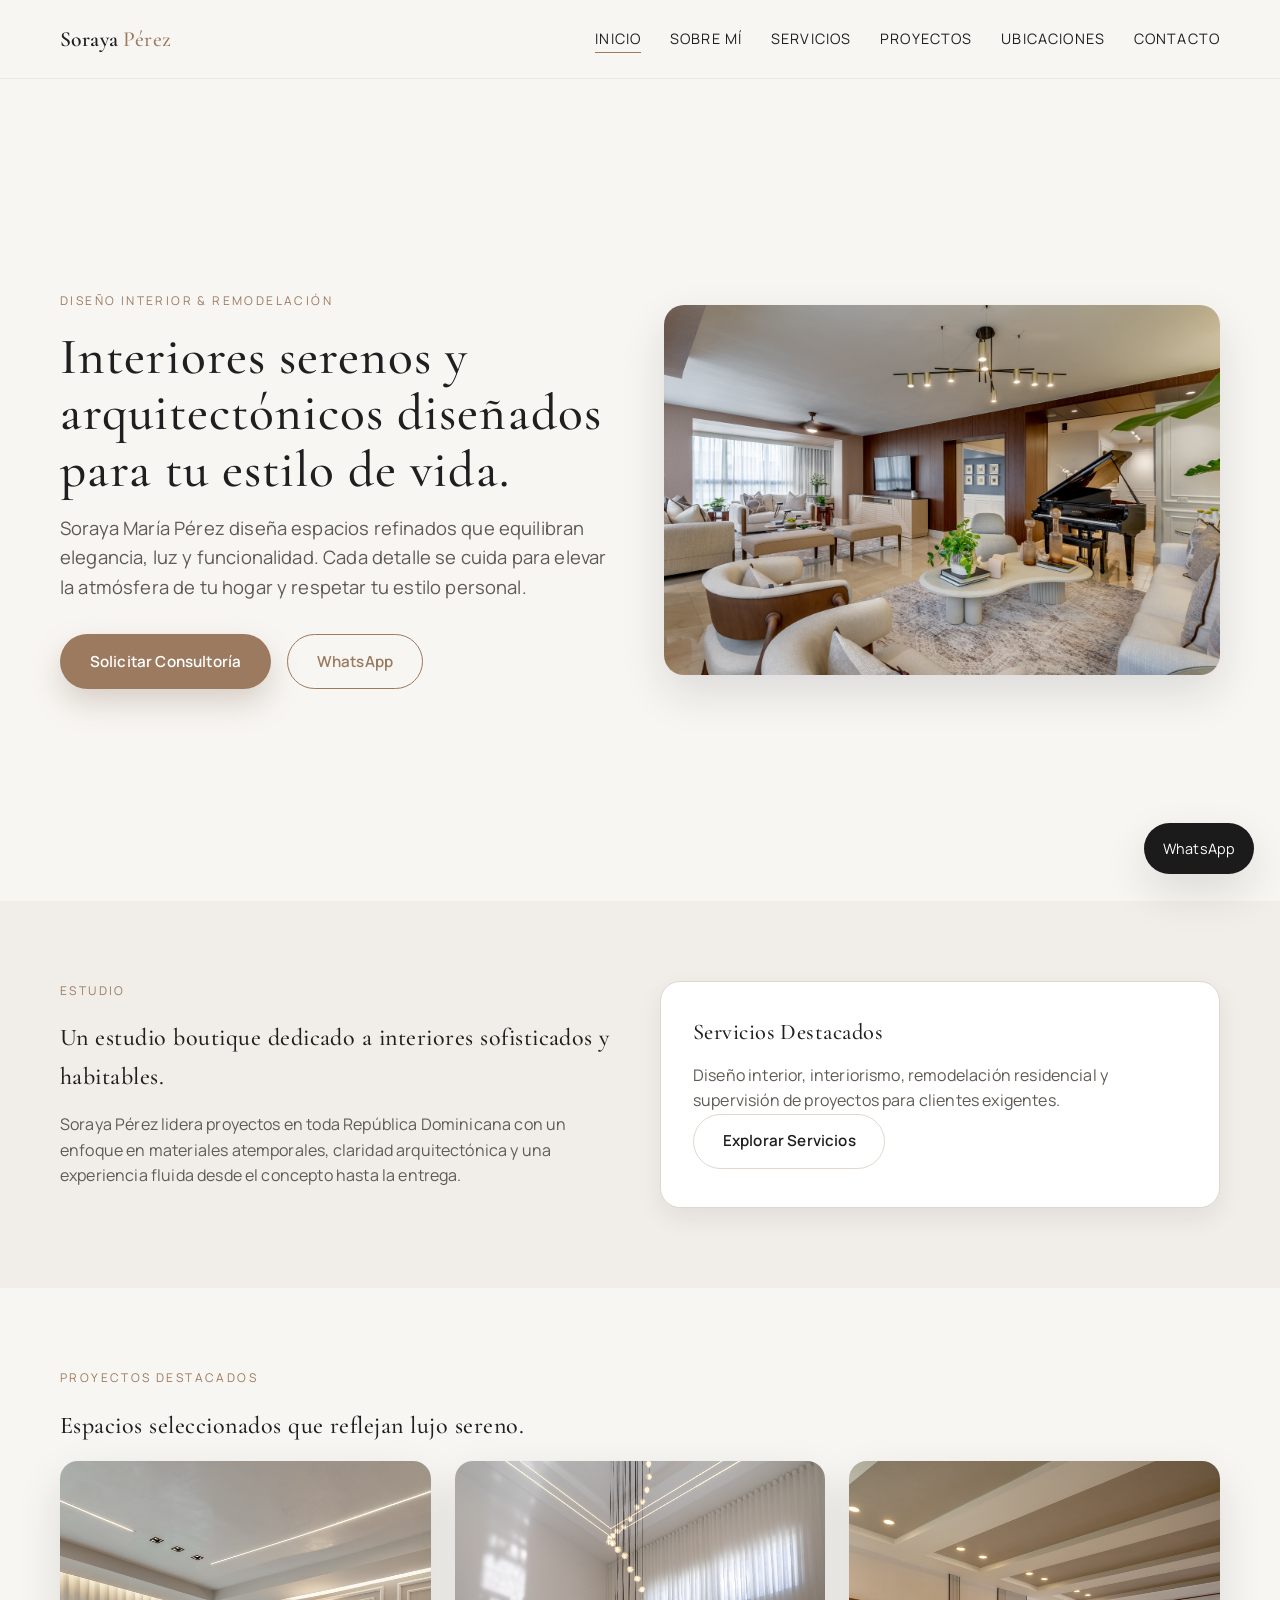
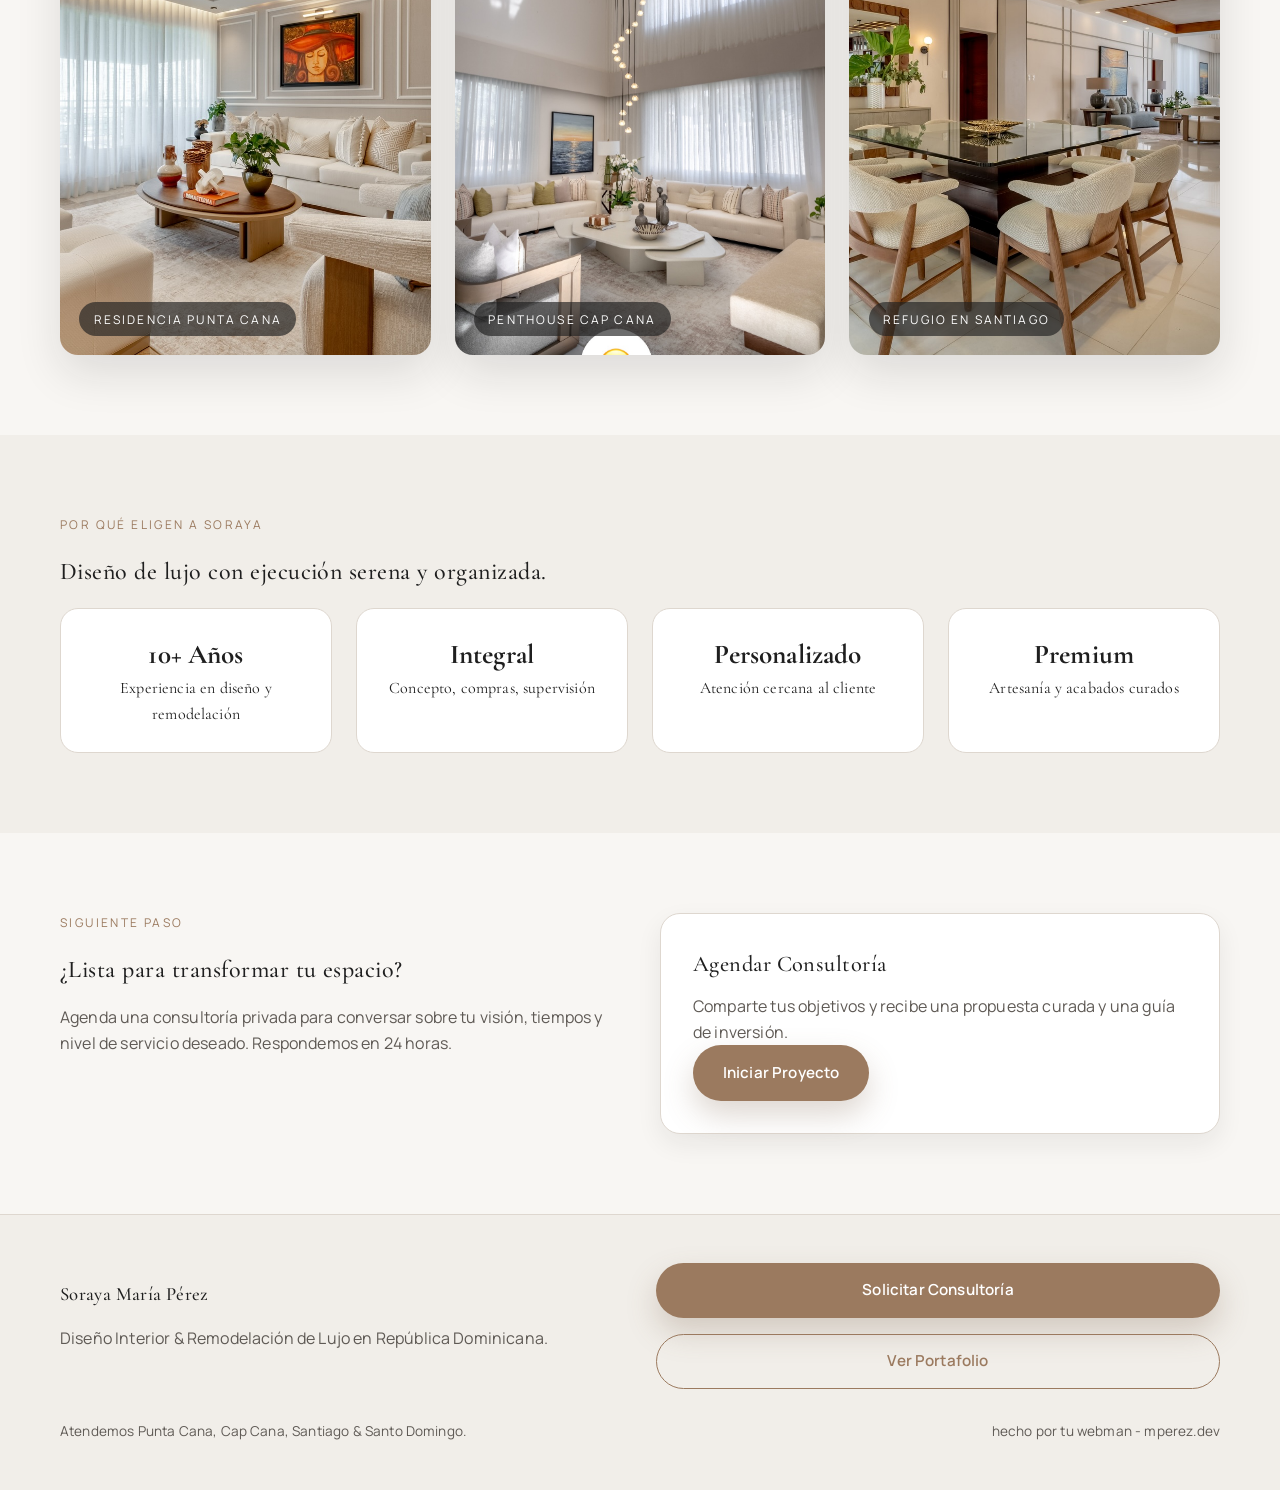
==== index.html @ 322ca7d5 "Sure! Pl" ====
<!DOCTYPE html>
<html lang="en">
  <head>
    <meta charset="UTF-8" />
    <meta name="viewport" content="width=device-width, initial-scale=1.0" />
    <meta
      name="description"
      content="Estudio de diseño interior y remodelación de lujo por Soraya Pérez. Interiores elegantes, arquitectura serena y renovaciones a medida en República Dominicana."
    />
    <title>Soraya Pérez | Diseño Interior & Remodelación de Lujo</title>
    <link rel="preconnect" href="https://fonts.googleapis.com" />
    <link rel="preconnect" href="https://fonts.gstatic.com" crossorigin />
    <link
      href="https://fonts.googleapis.com/css2?family=Cormorant+Garamond:wght@400;500;600&family=Manrope:wght@300;400;500;600&display=swap"
      rel="stylesheet"
    />
    <link rel="stylesheet" href="css/style.css" />
  </head>
  <body>
    <header class="site-header">
      <div class="container nav-wrapper">
        <a class="logo" href="index.html">
          Soraya <span>Pérez</span>
        </a>
        <button class="nav-toggle" aria-expanded="false" aria-label="Abrir menú">
          <span class="nav-toggle-icon" aria-hidden="true"></span>
          <span class="sr-only">Menú</span>
        </button>
        <nav>
          <ul>
            <li><a class="active" href="index.html">Inicio</a></li>
            <li><a href="about.html">Sobre mí</a></li>
            <li><a href="services.html">Servicios</a></li>
            <li><a href="projects.html">Proyectos</a></li>
            <li><a href="locations.html">Ubicaciones</a></li>
            <li><a href="contact.html">Contacto</a></li>
          </ul>
        </nav>
      </div>
    </header>

    <main>
      <section class="container hero">
        <div class="reveal">
          <p class="eyebrow">Diseño Interior & Remodelación</p>
          <h1 class="hero-title">
            Interiores serenos y arquitectónicos diseñados para tu estilo de vida.
          </h1>
          <p class="hero-subtitle">
            Soraya María Pérez diseña espacios refinados que equilibran elegancia,
            luz y funcionalidad. Cada detalle se cuida para elevar la atmósfera
            de tu hogar y respetar tu estilo personal.
          </p>
          <div class="hero-cta">
            <a class="btn primary" href="contact.html">Solicitar Consultoría</a>
            <a
              class="btn secondary"
              href="https://wa.me/18292590296"
              target="_blank"
              rel="noopener"
              >WhatsApp</a
            >
          </div>
        </div>
        <div class="hero-image reveal">
          <img src="img/hero.jpg" alt="Sala interior de lujo" />
        </div>
      </section>

      <section class="section alt">
        <div class="container grid-2">
          <div class="reveal">
            <p class="eyebrow">Estudio</p>
            <h2>
              Un estudio boutique dedicado a interiores sofisticados y habitables.
            </h2>
            <p>
              Soraya Pérez lidera proyectos en toda República Dominicana con un
              enfoque en materiales atemporales, claridad arquitectónica y una
              experiencia fluida desde el concepto hasta la entrega.
            </p>
          </div>
          <div class="card reveal">
            <h3>Servicios Destacados</h3>
            <p>
              Diseño interior, interiorismo, remodelación residencial y
              supervisión de proyectos para clientes exigentes.
            </p>
            <a class="btn ghost" href="services.html">Explorar Servicios</a>
          </div>
        </div>
      </section>

      <section class="section">
        <div class="container">
          <div class="reveal">
            <p class="eyebrow">Proyectos Destacados</p>
            <h2>Espacios seleccionados que reflejan lujo sereno.</h2>
          </div>
          <div class="featured-grid">
            <div class="featured-item reveal">
              <img src="img/1.jpg" alt="Sala frente al mar" />
              <span class="featured-label">Residencia Punta Cana</span>
            </div>
            <div class="featured-item reveal">
              <img src="img/2.jpg" alt="Comedor minimalista" />
              <span class="featured-label">Penthouse Cap Cana</span>
            </div>
            <div class="featured-item reveal">
              <img src="img/3.jpg" alt="Habitación moderna cálida" />
              <span class="featured-label">Refugio en Santiago</span>
            </div>
          </div>
        </div>
      </section>

      <section class="section alt">
        <div class="container">
          <div class="reveal">
            <p class="eyebrow">Por qué eligen a Soraya</p>
            <h2>Diseño de lujo con ejecución serena y organizada.</h2>
          </div>
          <div class="trust">
            <div class="trust-item reveal">
              <strong>10+ Años</strong>
              <span>Experiencia en diseño y remodelación</span>
            </div>
            <div class="trust-item reveal">
              <strong>Integral</strong>
              <span>Concepto, compras, supervisión</span>
            </div>
            <div class="trust-item reveal">
              <strong>Personalizado</strong>
              <span>Atención cercana al cliente</span>
            </div>
            <div class="trust-item reveal">
              <strong>Premium</strong>
              <span>Artesanía y acabados curados</span>
            </div>
          </div>
        </div>
      </section>

      <section class="section">
        <div class="container grid-2">
          <div class="reveal">
            <p class="eyebrow">Siguiente Paso</p>
            <h2>¿Lista para transformar tu espacio?</h2>
            <p>
              Agenda una consultoría privada para conversar sobre tu visión,
              tiempos y nivel de servicio deseado. Respondemos en 24 horas.
            </p>
          </div>
          <div class="card reveal">
            <h3>Agendar Consultoría</h3>
            <p>
              Comparte tus objetivos y recibe una propuesta curada y una guía de
              inversión.
            </p>
            <a class="btn primary" href="contact.html">Iniciar Proyecto</a>
          </div>
        </div>
      </section>
    </main>

    <footer>
      <div class="container footer-grid">
        <div>
          <h3>Soraya María Pérez</h3>
          <p>Diseño Interior & Remodelación de Lujo en República Dominicana.</p>
        </div>
        <div class="footer-cta">
          <a class="btn primary" href="contact.html">Solicitar Consultoría</a>
          <a class="btn secondary" href="projects.html">Ver Portafolio</a>
        </div>
      </div>
      <div class="container footer-bottom">
        <span>Atendemos Punta Cana, Cap Cana, Santiago & Santo Domingo.</span>
        <span
          >hecho por tu webman -
          <a href="https://mperez.dev/" target="_blank" rel="noopener"
            >mperez.dev</a
          ></span
        >
      </div>
    </footer>

    <a
      class="whatsapp-float"
      href="https://wa.me/18292590296"
      target="_blank"
      rel="noopener"
      >WhatsApp</a
    >

    <script src="js/main.js"></script>
  </body>
</html>
---- css/style.css ----
*,
*::before,
*::after {
  box-sizing: border-box;
}

:root {
  color-scheme: light;
  --bg: #f8f6f3;
  --bg-alt: #f1eee9;
  --text: #1f1f1f;
  --muted: #5f5a55;
  --accent: #9b7a5f;
  --accent-dark: #7c5f49;
  --line: #ded7cf;
  --white: #ffffff;
  --shadow: 0 18px 45px rgba(28, 25, 22, 0.12);
  --radius: 20px;
  --container: 1160px;
  --header-height: 78px;
}

html,
body {
  margin: 0;
  padding: 0;
  font-family: "Cormorant Garamond", Georgia, serif;
  color: var(--text);
  background: var(--bg);
  scroll-behavior: smooth;
}

body {
  line-height: 1.6;
  letter-spacing: 0.01em;
}

img {
  max-width: 100%;
  height: auto;
  display: block;
}

a {
  color: inherit;
  text-decoration: none;
}

p {
  margin: 0 0 1.2rem;
  color: var(--muted);
  font-family: "Manrope", "Helvetica Neue", Arial, sans-serif;
}

h1,
h2,
h3,
h4 {
  margin: 0 0 1rem;
  font-weight: 500;
  letter-spacing: 0.02em;
}

.container {
  width: min(100% - 3rem, var(--container));
  margin: 0 auto;
}

.section {
  padding: 5rem 0;
}

.section.alt {
  background: var(--bg-alt);
}

.eyebrow {
  text-transform: uppercase;
  letter-spacing: 0.2em;
  font-size: 0.75rem;
  color: var(--accent);
  font-family: "Manrope", "Helvetica Neue", Arial, sans-serif;
}

.btn {
  display: inline-flex;
  align-items: center;
  justify-content: center;
  gap: 0.5rem;
  padding: 0.9rem 1.8rem;
  border-radius: 999px;
  border: 1px solid transparent;
  font-family: "Manrope", "Helvetica Neue", Arial, sans-serif;
  font-size: 0.95rem;
  font-weight: 600;
  transition: transform 0.2s ease, box-shadow 0.2s ease, background 0.2s ease,
    color 0.2s ease;
}

.btn.primary {
  background: var(--accent);
  color: var(--white);
  box-shadow: 0 14px 30px rgba(124, 95, 73, 0.25);
}

.btn.primary:hover {
  background: var(--accent-dark);
  transform: translateY(-2px);
}

.btn.secondary {
  border-color: var(--accent);
  color: var(--accent);
  background: transparent;
}

.btn.secondary:hover {
  background: rgba(155, 122, 95, 0.1);
  transform: translateY(-2px);
}

.btn.ghost {
  border-color: rgba(155, 122, 95, 0.3);
  color: var(--text);
  background: transparent;
}

header.site-header {
  position: sticky;
  top: 0;
  z-index: 20;
  background: rgba(248, 246, 243, 0.94);
  backdrop-filter: blur(16px);
  border-bottom: 1px solid rgba(222, 215, 207, 0.5);
}

.nav-wrapper {
  height: var(--header-height);
  display: flex;
  align-items: center;
  justify-content: space-between;
  gap: 2rem;
}

.logo {
  font-size: 1.35rem;
  font-weight: 600;
}

.logo span {
  color: var(--accent);
  font-weight: 500;
}

nav ul {
  list-style: none;
  display: flex;
  align-items: center;
  gap: 1.8rem;
  padding: 0;
  margin: 0;
  font-family: "Manrope", "Helvetica Neue", Arial, sans-serif;
  font-size: 0.9rem;
  letter-spacing: 0.08em;
  text-transform: uppercase;
}

nav a {
  position: relative;
  padding-bottom: 0.3rem;
}

nav a::after {
  content: "";
  position: absolute;
  left: 0;
  bottom: 0;
  height: 1px;
  width: 0;
  background: var(--accent);
  transition: width 0.2s ease;
}

nav a:hover::after,
nav a.active::after {
  width: 100%;
}

.nav-toggle {
  display: none;
  border: 1px solid var(--line);
  background: var(--white);
  border-radius: 999px;
  padding: 1rem;
  font-family: "Manrope", "Helvetica Neue", Arial, sans-serif;
  font-size: 0.85rem;
  cursor: pointer;
}

.nav-toggle-icon {
  position: relative;
  width: 22px;
  height: 2px;
  background: var(--text);
  display: inline-block;
}

.nav-toggle-icon::before,
.nav-toggle-icon::after {
  content: "";
  position: absolute;
  left: 0;
  width: 22px;
  height: 2px;
  background: var(--text);
}

.nav-toggle-icon::before {
  top: -6px;
}

.nav-toggle-icon::after {
  top: 6px;
}

.sr-only {
  position: absolute;
  width: 1px;
  height: 1px;
  padding: 0;
  margin: -1px;
  overflow: hidden;
  clip: rect(0, 0, 0, 0);
  white-space: nowrap;
  border: 0;
}

.hero {
  min-height: calc(100vh - var(--header-height));
  display: grid;
  grid-template-columns: repeat(auto-fit, minmax(280px, 1fr));
  align-items: center;
  gap: 3rem;
  padding: 4rem 0;
}

.hero-title {
  font-size: clamp(2.6rem, 4vw, 4.2rem);
  line-height: 1.1;
}

.hero-subtitle {
  font-size: 1.15rem;
  color: var(--muted);
}

.hero-cta {
  display: flex;
  flex-wrap: wrap;
  gap: 1rem;
  margin-top: 2rem;
}

.hero-image {
  position: relative;
  border-radius: var(--radius);
  overflow: hidden;
  box-shadow: var(--shadow);
}

.hero-image img {
  width: 100%;
  height: 100%;
  object-fit: cover;
}

.grid-2 {
  display: grid;
  grid-template-columns: repeat(auto-fit, minmax(260px, 1fr));
  gap: 2.5rem;
}

.card {
  background: var(--white);
  border: 1px solid var(--line);
  border-radius: var(--radius);
  padding: 2rem;
  box-shadow: 0 10px 26px rgba(28, 25, 22, 0.07);
  transition: transform 0.2s ease, box-shadow 0.2s ease;
}

.card:hover {
  transform: translateY(-4px);
  box-shadow: 0 18px 35px rgba(28, 25, 22, 0.12);
}

.card h3 {
  margin-bottom: 0.8rem;
  font-size: 1.4rem;
}

.card p {
  margin-bottom: 0;
}

.featured-grid {
  display: grid;
  grid-template-columns: repeat(auto-fit, minmax(240px, 1fr));
  gap: 1.5rem;
}

.featured-item {
  position: relative;
  overflow: hidden;
  border-radius: 18px;
  box-shadow: var(--shadow);
}

.featured-item img {
  width: 100%;
  height: 100%;
  object-fit: cover;
  transition: transform 0.4s ease;
}

.featured-item:hover img {
  transform: scale(1.05);
}

.featured-label {
  position: absolute;
  left: 1.2rem;
  bottom: 1.2rem;
  background: rgba(31, 31, 31, 0.65);
  color: var(--white);
  padding: 0.45rem 0.9rem;
  border-radius: 999px;
  font-size: 0.75rem;
  font-family: "Manrope", "Helvetica Neue", Arial, sans-serif;
  text-transform: uppercase;
  letter-spacing: 0.18em;
}

.trust {
  display: grid;
  grid-template-columns: repeat(auto-fit, minmax(180px, 1fr));
  gap: 1.5rem;
  text-align: center;
}

.trust-item {
  padding: 1.5rem 1rem;
  border: 1px solid var(--line);
  border-radius: 18px;
  background: var(--white);
}

.trust-item strong {
  display: block;
  font-size: 1.7rem;
}

.about-layout {
  display: grid;
  grid-template-columns: repeat(auto-fit, minmax(260px, 1fr));
  gap: 3rem;
  align-items: center;
}

.about-image {
  border-radius: var(--radius);
  overflow: hidden;
  box-shadow: var(--shadow);
}

.service-grid {
  display: grid;
  grid-template-columns: repeat(auto-fit, minmax(240px, 1fr));
  gap: 2rem;
}

.service-card {
  border-radius: 20px;
  padding: 2rem;
  background: var(--white);
  border: 1px solid var(--line);
  transition: border-color 0.2s ease, transform 0.2s ease;
}

.service-icon {
  width: 48px;
  height: 48px;
  display: inline-flex;
  align-items: center;
  justify-content: center;
  border-radius: 14px;
  border: 1px solid var(--line);
  color: var(--text);
  margin-bottom: 1.2rem;
}

.service-icon svg {
  width: 26px;
  height: 26px;
  fill: currentColor;
}

.service-card:hover {
  border-color: var(--accent);
  transform: translateY(-3px);
}

.portfolio-grid {
  display: grid;
  grid-template-columns: repeat(auto-fit, minmax(220px, 1fr));
  gap: 1.5rem;
}

.portfolio-item {
  position: relative;
  border-radius: 16px;
  overflow: hidden;
  background: var(--white);
  border: 1px solid var(--line);
}

.portfolio-item img {
  width: 100%;
  height: 220px;
  object-fit: cover;
  transition: transform 0.3s ease;
}

.portfolio-item:hover img {
  transform: scale(1.04);
}

.portfolio-caption {
  padding: 1rem 1.2rem;
  font-family: "Manrope", "Helvetica Neue", Arial, sans-serif;
  font-size: 0.85rem;
  text-transform: uppercase;
  letter-spacing: 0.12em;
  color: var(--muted);
}

.locations-grid {
  display: grid;
  grid-template-columns: repeat(auto-fit, minmax(220px, 1fr));
  gap: 1.5rem;
}

.location-card {
  padding: 1.8rem;
  border-radius: 18px;
  border: 1px solid var(--line);
  background: var(--white);
}

.contact-grid {
  display: grid;
  grid-template-columns: repeat(auto-fit, minmax(260px, 1fr));
  gap: 2.5rem;
  align-items: start;
}

form {
  display: grid;
  gap: 1rem;
}

input,
textarea {
  width: 100%;
  border: 1px solid var(--line);
  border-radius: 12px;
  padding: 0.9rem 1rem;
  font-family: "Manrope", "Helvetica Neue", Arial, sans-serif;
  font-size: 0.95rem;
  background: var(--white);
}

textarea {
  min-height: 140px;
  resize: vertical;
}

.contact-detail {
  padding: 1.4rem 0;
  border-bottom: 1px solid var(--line);
  font-family: "Manrope", "Helvetica Neue", Arial, sans-serif;
}

.contact-detail strong {
  display: block;
  color: var(--text);
  text-transform: uppercase;
  letter-spacing: 0.15em;
  font-size: 0.72rem;
}

footer {
  border-top: 1px solid var(--line);
  background: var(--bg-alt);
  padding: 3rem 0;
}

.footer-grid {
  display: grid;
  grid-template-columns: repeat(auto-fit, minmax(220px, 1fr));
  gap: 2rem;
  align-items: center;
}

.footer-cta {
  display: flex;
  flex-direction: column;
  gap: 1rem;
}

.footer-bottom {
  margin-top: 2rem;
  font-family: "Manrope", "Helvetica Neue", Arial, sans-serif;
  font-size: 0.85rem;
  color: var(--muted);
  display: flex;
  justify-content: space-between;
  flex-wrap: wrap;
  gap: 1rem;
}

.whatsapp-float {
  position: fixed;
  right: 1.6rem;
  bottom: 1.6rem;
  background: #1b1b1b;
  color: var(--white);
  padding: 0.9rem 1.2rem;
  border-radius: 999px;
  font-family: "Manrope", "Helvetica Neue", Arial, sans-serif;
  font-size: 0.9rem;
  display: inline-flex;
  align-items: center;
  gap: 0.5rem;
  box-shadow: var(--shadow);
  z-index: 30;
}

.reveal {
  opacity: 0;
  transform: translateY(18px);
  transition: opacity 0.5s ease, transform 0.5s ease;
}

.reveal.is-visible {
  opacity: 1;
  transform: translateY(0);
}

@media (max-width: 860px) {
  nav {
    display: none;
    position: absolute;
    top: var(--header-height);
    right: 1.5rem;
  }

  nav.open {
    display: block;
  }

  nav ul {
    position: static;
    background: var(--white);
    padding: 1.2rem;
    border-radius: 16px;
    flex-direction: column;
    align-items: flex-start;
    gap: 1rem;
    box-shadow: var(--shadow);
    border: 1px solid var(--line);
    display: flex;
  }

  .nav-toggle {
    display: inline-flex;
  }
}

@media (max-width: 640px) {
  .hero {
    padding: 2.5rem 0 3rem;
  }

  .hero-cta {
    flex-direction: column;
    align-items: flex-start;
  }

  .footer-bottom {
    flex-direction: column;
  }
}

@media (prefers-reduced-motion: reduce) {
  * {
    scroll-behavior: auto;
  }

  .btn,
  .card,
  .featured-item img,
  .portfolio-item img,
  .service-card {
    transition: none;
  }

  .reveal {
    opacity: 1;
    transform: none;
  }
}
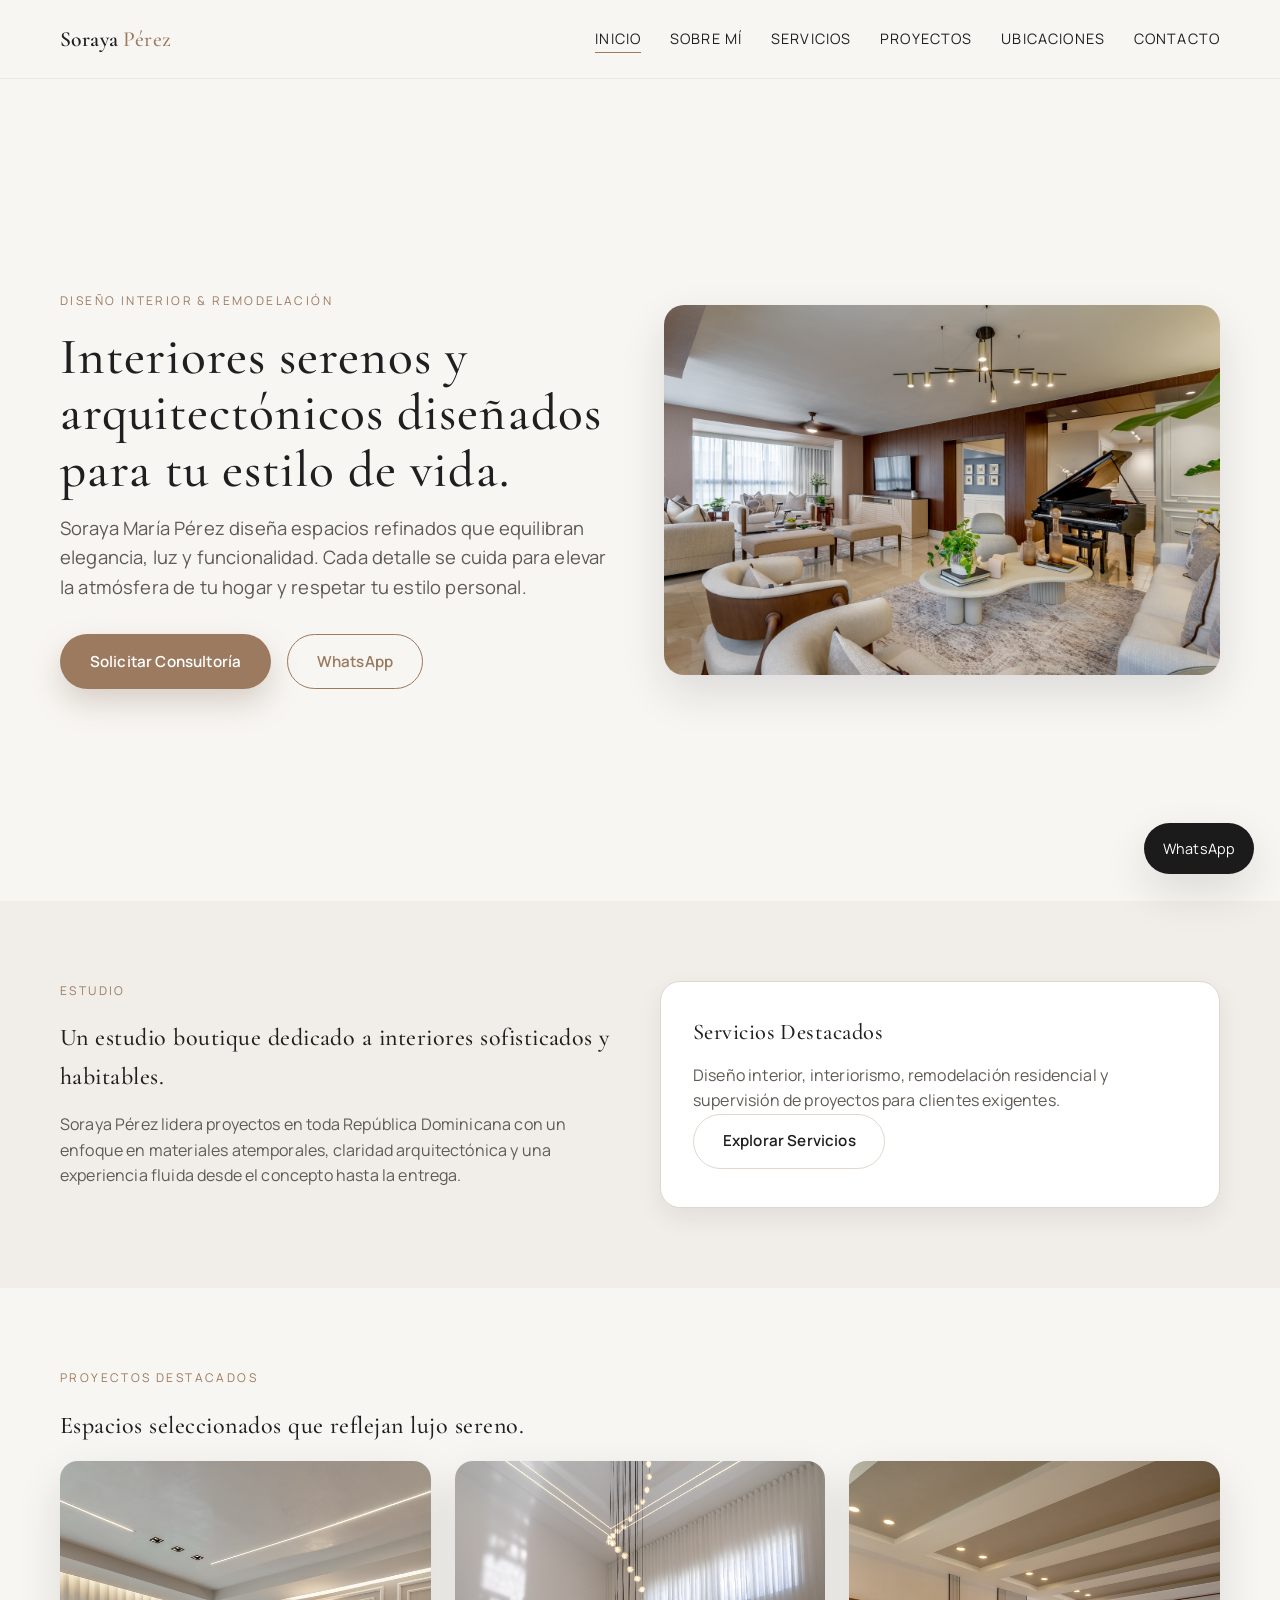
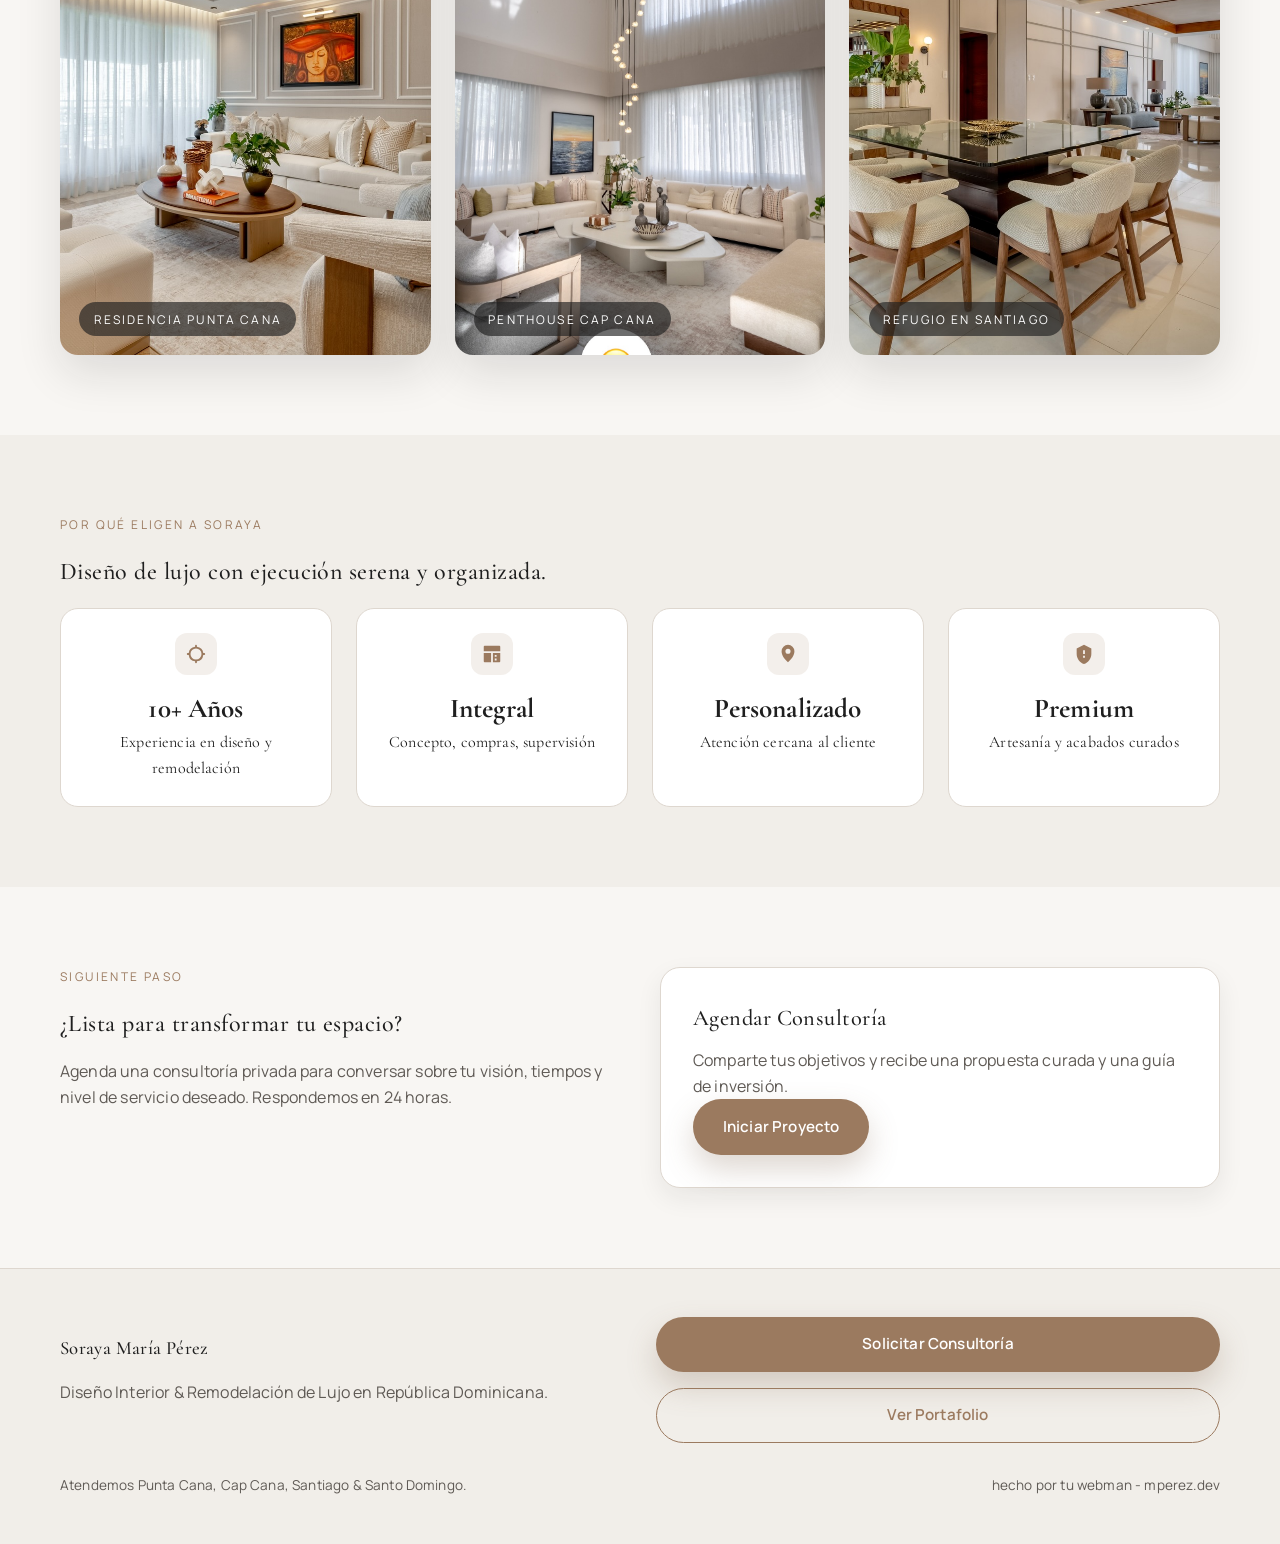
==== commit 01123ce0: "terminacion de la pagina de Soraya" ====
--- a/index.html
+++ b/index.html
@@ -122,18 +122,38 @@
           </div>
           <div class="trust">
             <div class="trust-item reveal">
+              <div class="trust-icon" aria-hidden="true">
+                <svg viewBox="0 0 24 24" role="img">
+                  <path d="M12 2a1 1 0 0 1 1 1v1.06a8.002 8.002 0 0 1 6.94 6.94H21a1 1 0 1 1 0 2h-1.06a8.002 8.002 0 0 1-6.94 6.94V21a1 1 0 1 1-2 0v-1.06a8.002 8.002 0 0 1-6.94-6.94H3a1 1 0 1 1 0-2h1.06a8.002 8.002 0 0 1 6.94-6.94V3a1 1 0 0 1 1-1zm0 4a6 6 0 1 0 0 12 6 6 0 0 0 0-12z" />
+                </svg>
+              </div>
               <strong>10+ Años</strong>
               <span>Experiencia en diseño y remodelación</span>
             </div>
             <div class="trust-item reveal">
+              <div class="trust-icon" aria-hidden="true">
+                <svg viewBox="0 0 24 24" role="img">
+                  <path d="M3 4a1 1 0 0 1 1-1h16a1 1 0 0 1 1 1v5H3V4zm0 7h8v10H4a1 1 0 0 1-1-1V11zm10 0h8v9a1 1 0 0 1-1 1h-7V11zm2 2v2h2v-2h-2zm0 4v2h2v-2h-2z" />
+                </svg>
+              </div>
               <strong>Integral</strong>
               <span>Concepto, compras, supervisión</span>
             </div>
             <div class="trust-item reveal">
+              <div class="trust-icon" aria-hidden="true">
+                <svg viewBox="0 0 24 24" role="img">
+                  <path d="M12 2a7 7 0 0 1 7 7c0 4.66-3.18 8.62-7 12-3.82-3.38-7-7.34-7-12a7 7 0 0 1 7-7zm0 4.2a2.8 2.8 0 1 0 0 5.6 2.8 2.8 0 0 0 0-5.6z" />
+                </svg>
+              </div>
               <strong>Personalizado</strong>
               <span>Atención cercana al cliente</span>
             </div>
             <div class="trust-item reveal">
+              <div class="trust-icon" aria-hidden="true">
+                <svg viewBox="0 0 24 24" role="img">
+                  <path d="M12 2 4 6v6c0 5 3.4 9.4 8 11 4.6-1.6 8-6 8-11V6l-8-4zm-1 6h2v4h-2V8zm0 6h2v2h-2v-2z" />
+                </svg>
+              </div>
               <strong>Premium</strong>
               <span>Artesanía y acabados curados</span>
             </div>
--- a/css/style.css
+++ b/css/style.css
@@ -355,6 +355,23 @@
   background: var(--white);
 }
 
+.trust-icon {
+  width: 42px;
+  height: 42px;
+  margin: 0 auto 0.75rem;
+  border-radius: 12px;
+  background: rgba(155, 122, 95, 0.12);
+  display: inline-flex;
+  align-items: center;
+  justify-content: center;
+}
+
+.trust-icon svg {
+  width: 22px;
+  height: 22px;
+  fill: var(--accent);
+}
+
 .trust-item strong {
   display: block;
   font-size: 1.7rem;
@@ -364,13 +381,90 @@
   display: grid;
   grid-template-columns: repeat(auto-fit, minmax(260px, 1fr));
   gap: 3rem;
-  align-items: center;
+  align-items: stretch;
+}
+
+.bio-section {
+  display: grid;
+  gap: 1.5rem;
+}
+
+.bio-header {
+  display: flex;
+  justify-content: space-between;
+  gap: 1rem;
+  align-items: center;
+  flex-wrap: wrap;
+}
+
+.language-toggle {
+  display: inline-flex;
+  align-items: center;
+  gap: 0.4rem;
+  background: rgba(155, 122, 95, 0.1);
+  border: 1px solid rgba(155, 122, 95, 0.25);
+  border-radius: 999px;
+  padding: 0.35rem;
+}
+
+.language-toggle-btn {
+  border: 0;
+  border-radius: 999px;
+  background: transparent;
+  color: var(--muted);
+  font-family: "Manrope", "Helvetica Neue", Arial, sans-serif;
+  font-size: 0.8rem;
+  text-transform: uppercase;
+  letter-spacing: 0.12em;
+  padding: 0.55rem 1rem;
+  cursor: pointer;
+  transition: background 0.25s ease, color 0.25s ease, transform 0.25s ease;
+}
+
+.language-toggle-btn:hover {
+  color: var(--text);
+}
+
+.language-toggle-btn.is-active {
+  background: var(--accent);
+  color: var(--white);
+  transform: translateY(-1px);
+}
+
+.bio-copy {
+  position: relative;
+  min-height: 480px;
+}
+
+.bio-content {
+  position: absolute;
+  inset: 0;
+  opacity: 0;
+  transform: translateY(18px) scale(0.985);
+  pointer-events: none;
+  transition: opacity 0.45s ease, transform 0.45s ease;
+}
+
+.bio-content.is-active {
+  opacity: 1;
+  transform: translateY(0) scale(1);
+  pointer-events: auto;
 }
 
 .about-image {
   border-radius: var(--radius);
   overflow: hidden;
   box-shadow: var(--shadow);
+  position: relative;
+}
+
+.about-image img {
+  position: absolute;
+  inset: 0;
+  width: 100%;
+  height: 100%;
+  object-fit: cover;
+  object-position: center;
 }
 
 .service-grid {
@@ -384,7 +478,9 @@
   padding: 2rem;
   background: var(--white);
   border: 1px solid var(--line);
-  transition: border-color 0.2s ease, transform 0.2s ease;
+  transition: border-color 0.25s ease, transform 0.25s ease, box-shadow 0.25s ease;
+  display: grid;
+  gap: 0.8rem;
 }
 
 .service-icon {
@@ -394,8 +490,9 @@
   align-items: center;
   justify-content: center;
   border-radius: 14px;
-  border: 1px solid var(--line);
-  color: var(--text);
+  border: 1px solid rgba(155, 122, 95, 0.25);
+  background: rgba(155, 122, 95, 0.1);
+  color: var(--accent);
   margin-bottom: 1.2rem;
 }
 
@@ -408,6 +505,16 @@
 .service-card:hover {
   border-color: var(--accent);
   transform: translateY(-3px);
+  box-shadow: 0 16px 34px rgba(28, 25, 22, 0.1);
+}
+
+.service-card h3 {
+  margin-bottom: 0.2rem;
+}
+
+.services-grid-enhanced {
+  margin-top: 2rem;
+  gap: 2.2rem;
 }
 
 .portfolio-grid {
@@ -424,6 +531,19 @@
   border: 1px solid var(--line);
 }
 
+.portfolio-item--link {
+  display: block;
+  cursor: pointer;
+  text-decoration: none;
+  color: inherit;
+  transition: transform 0.2s ease, box-shadow 0.2s ease;
+}
+
+.portfolio-item--link:hover {
+  transform: translateY(-4px);
+  box-shadow: var(--shadow);
+}
+
 .portfolio-item img {
   width: 100%;
   height: 220px;
@@ -442,6 +562,100 @@
   text-transform: uppercase;
   letter-spacing: 0.12em;
   color: var(--muted);
+}
+
+/* Project detail */
+
+.project-hero {
+  position: relative;
+  height: 70vh;
+  min-height: 360px;
+  overflow: hidden;
+}
+
+.project-hero > img {
+  width: 100%;
+  height: 100%;
+  object-fit: cover;
+  display: block;
+}
+
+.project-hero-overlay {
+  position: absolute;
+  inset: 0;
+  background: linear-gradient(to top, rgba(31, 31, 31, 0.65) 0%, transparent 55%);
+  display: flex;
+  align-items: flex-end;
+  padding-bottom: 3rem;
+}
+
+.project-hero-overlay h1 {
+  color: var(--white);
+  font-size: clamp(2rem, 4vw, 3.5rem);
+  margin-bottom: 0;
+}
+
+.project-hero-overlay .eyebrow {
+  color: rgba(255, 255, 255, 0.75);
+}
+
+.project-back {
+  display: inline-flex;
+  align-items: center;
+  gap: 0.4rem;
+  font-family: "Manrope", "Helvetica Neue", Arial, sans-serif;
+  font-size: 0.88rem;
+  color: var(--muted);
+  margin-bottom: 2rem;
+  transition: color 0.2s ease;
+}
+
+.project-back:hover {
+  color: var(--accent);
+}
+
+.gallery-grid {
+  display: grid;
+  grid-template-columns: repeat(3, 1fr);
+  gap: 1rem;
+}
+
+.gallery-img {
+  width: 100%;
+  height: 280px;
+  object-fit: cover;
+  border-radius: 12px;
+  display: block;
+}
+
+@media (max-width: 860px) {
+  .about-feature {
+    width: 100%;
+    grid-template-columns: 1fr;
+  }
+
+  .about-feature-image {
+    height: 240px;
+  }
+
+  .gallery-grid {
+    grid-template-columns: repeat(2, 1fr);
+  }
+}
+
+@media (max-width: 640px) {
+  .project-hero {
+    height: 50vh;
+  }
+
+  .gallery-grid {
+    grid-template-columns: repeat(2, 1fr);
+    gap: 0.6rem;
+  }
+
+  .gallery-img {
+    height: 180px;
+  }
 }
 
 .locations-grid {
@@ -497,6 +711,34 @@
   text-transform: uppercase;
   letter-spacing: 0.15em;
   font-size: 0.72rem;
+}
+
+.about-feature-stack {
+  display: grid;
+  gap: 2rem;
+}
+
+.about-feature {
+  width: min(68%, 760px);
+  display: grid;
+  grid-template-columns: minmax(180px, 260px) 1fr;
+  align-items: center;
+  gap: 1.4rem;
+}
+
+.about-feature--right {
+  margin-left: auto;
+}
+
+.about-feature--left {
+  margin-right: auto;
+}
+
+.about-feature-image {
+  width: 100%;
+  height: 220px;
+  object-fit: cover;
+  border-radius: 14px;
 }
 
 footer {
@@ -545,6 +787,116 @@
   box-shadow: var(--shadow);
   z-index: 30;
 }
+
+/* Lightbox */
+
+.lightbox-overlay {
+  display: none;
+  position: fixed;
+  inset: 0;
+  z-index: 100;
+  background: rgba(15, 13, 11, 0.92);
+  align-items: center;
+  justify-content: center;
+}
+
+.lightbox-overlay.is-open {
+  display: flex;
+}
+
+.lightbox-inner {
+  position: relative;
+  display: flex;
+  align-items: center;
+  justify-content: center;
+  width: 100%;
+  height: 100%;
+  padding: 2rem;
+}
+
+.lightbox-img {
+  max-width: 90vw;
+  max-height: 88vh;
+  object-fit: contain;
+  border-radius: 12px;
+  box-shadow: 0 30px 80px rgba(0, 0, 0, 0.5);
+  display: block;
+}
+
+.lightbox-close,
+.lightbox-prev,
+.lightbox-next {
+  position: absolute;
+  background: rgba(255, 255, 255, 0.12);
+  border: 1px solid rgba(255, 255, 255, 0.2);
+  color: var(--white);
+  border-radius: 999px;
+  cursor: pointer;
+  transition: background 0.2s ease;
+  line-height: 1;
+  font-size: 1.1rem;
+}
+
+.lightbox-close:hover,
+.lightbox-prev:hover,
+.lightbox-next:hover {
+  background: rgba(255, 255, 255, 0.25);
+}
+
+.lightbox-close {
+  top: 1.2rem;
+  right: 1.2rem;
+  width: 42px;
+  height: 42px;
+  display: flex;
+  align-items: center;
+  justify-content: center;
+}
+
+.lightbox-prev {
+  left: 1.2rem;
+  top: 50%;
+  transform: translateY(-50%);
+  width: 48px;
+  height: 48px;
+  display: flex;
+  align-items: center;
+  justify-content: center;
+}
+
+.lightbox-next {
+  right: 1.2rem;
+  top: 50%;
+  transform: translateY(-50%);
+  width: 48px;
+  height: 48px;
+  display: flex;
+  align-items: center;
+  justify-content: center;
+}
+
+.lightbox-counter {
+  position: absolute;
+  bottom: 1.4rem;
+  left: 50%;
+  transform: translateX(-50%);
+  font-family: "Manrope", "Helvetica Neue", Arial, sans-serif;
+  font-size: 0.85rem;
+  color: rgba(255, 255, 255, 0.65);
+  letter-spacing: 0.1em;
+}
+
+@media (max-width: 640px) {
+  .lightbox-prev {
+    left: 0.5rem;
+  }
+
+  .lightbox-next {
+    right: 0.5rem;
+  }
+}
+
+/* Reveal */
 
 .reveal {
   opacity: 0;
@@ -588,6 +940,10 @@
 }
 
 @media (max-width: 640px) {
+  .bio-copy {
+    min-height: 560px;
+  }
+
   .hero {
     padding: 2.5rem 0 3rem;
   }
@@ -611,7 +967,9 @@
   .card,
   .featured-item img,
   .portfolio-item img,
-  .service-card {
+  .service-card,
+  .bio-content,
+  .language-toggle-btn {
     transition: none;
   }
 
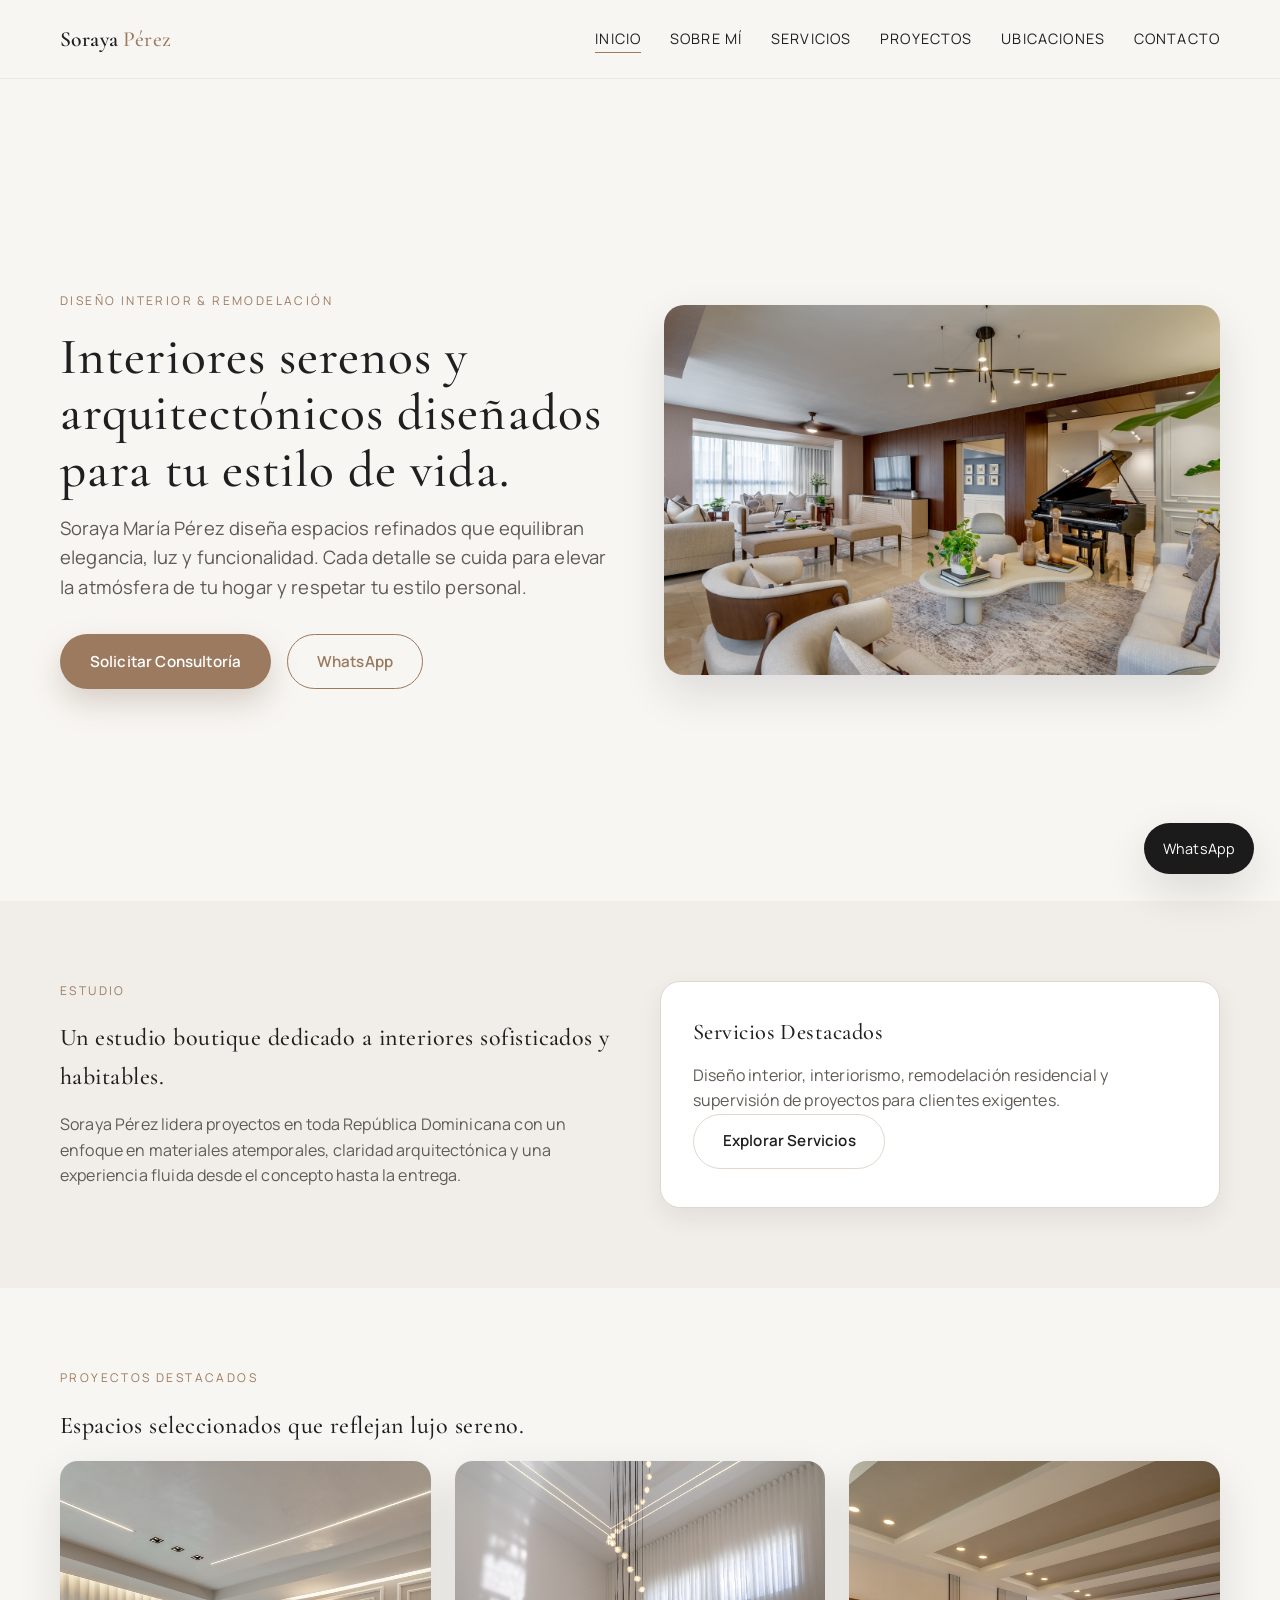
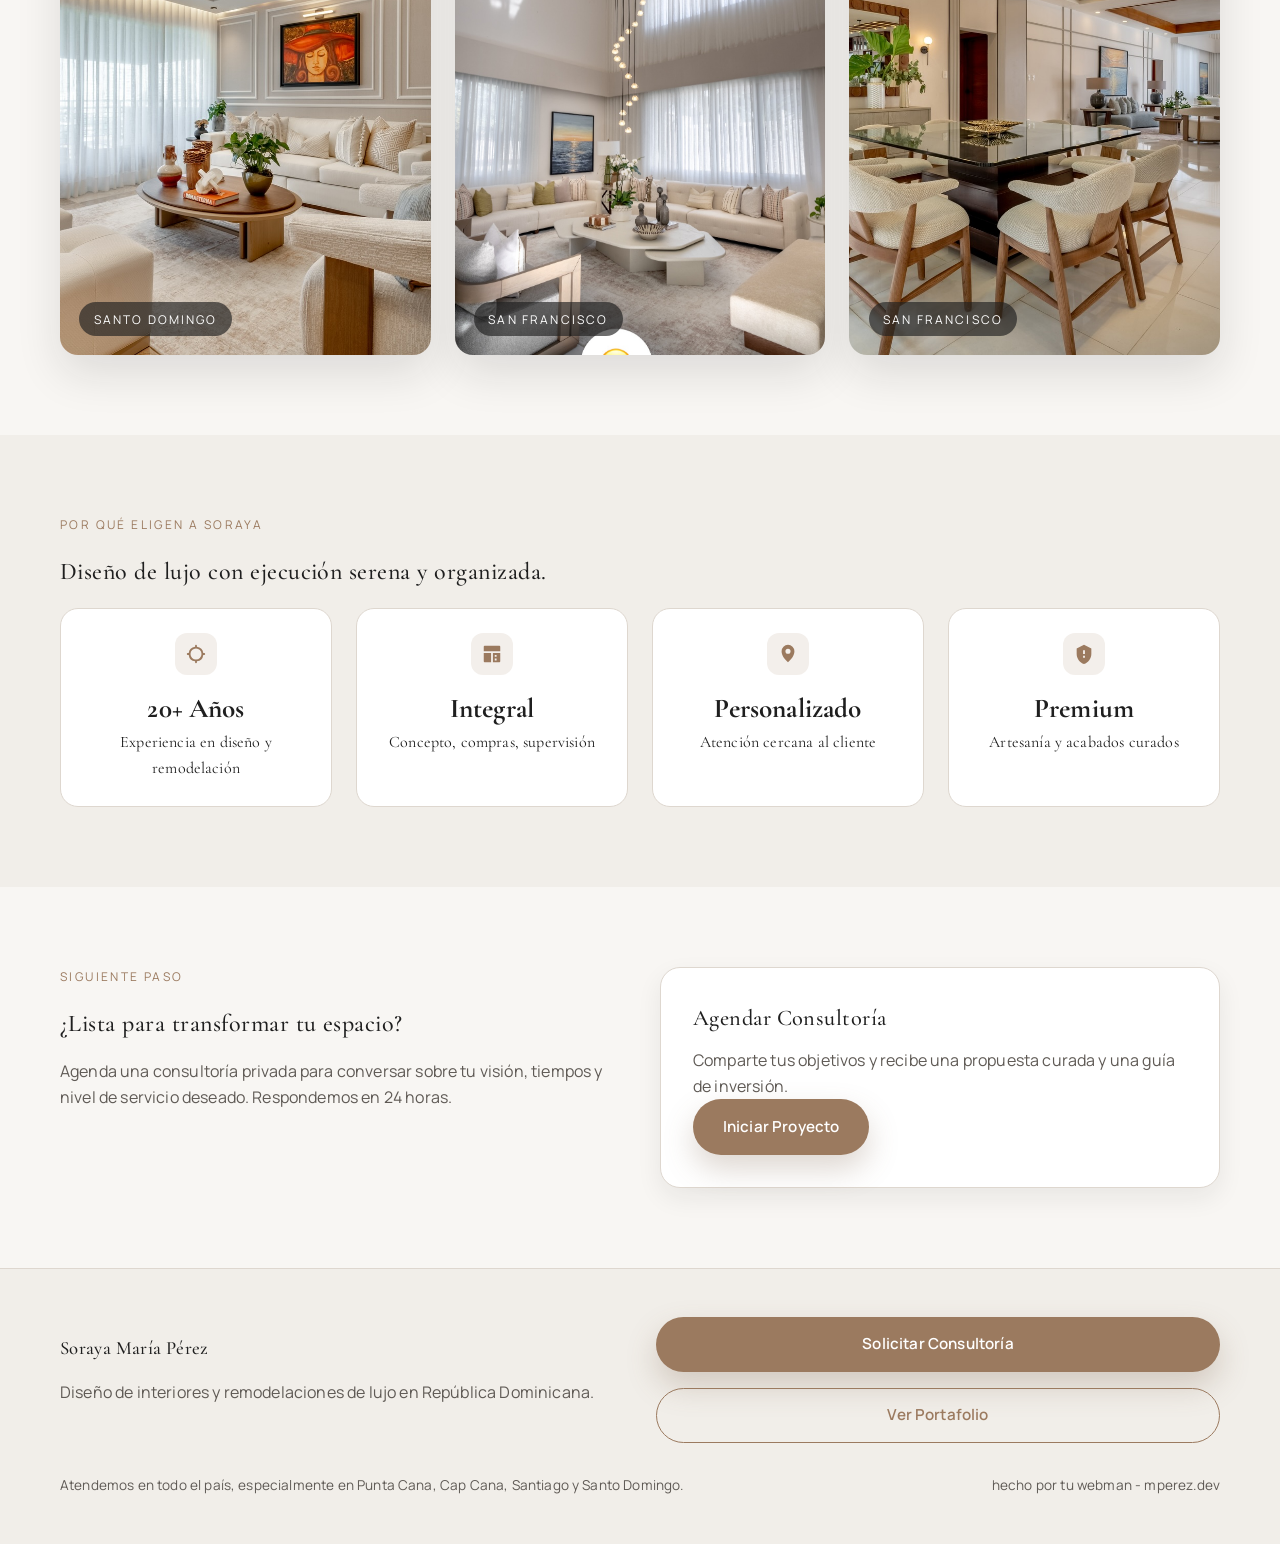
==== commit 73104893: "Update content across multiple pages for consistency and clarity - Changed "Diseño Interior & Remode" ====
--- a/index.html
+++ b/index.html
@@ -5,7 +5,7 @@
     <meta name="viewport" content="width=device-width, initial-scale=1.0" />
     <meta
       name="description"
-      content="Estudio de diseño interior y remodelación de lujo por Soraya Pérez. Interiores elegantes, arquitectura serena y renovaciones a medida en República Dominicana."
+      content="Estudio de diseño de interiores y remodelaciones de lujo por Soraya Pérez. Interiores elegantes, arquitectura serena y renovaciones a medida en República Dominicana."
     />
     <title>Soraya Pérez | Diseño Interior & Remodelación de Lujo</title>
     <link rel="preconnect" href="https://fonts.googleapis.com" />
@@ -100,15 +100,15 @@
           <div class="featured-grid">
             <div class="featured-item reveal">
               <img src="img/1.jpg" alt="Sala frente al mar" />
-              <span class="featured-label">Residencia Punta Cana</span>
+              <span class="featured-label">Santo Domingo</span>
             </div>
             <div class="featured-item reveal">
               <img src="img/2.jpg" alt="Comedor minimalista" />
-              <span class="featured-label">Penthouse Cap Cana</span>
+              <span class="featured-label">San Francisco</span>
             </div>
             <div class="featured-item reveal">
               <img src="img/3.jpg" alt="Habitación moderna cálida" />
-              <span class="featured-label">Refugio en Santiago</span>
+              <span class="featured-label">San Francisco</span>
             </div>
           </div>
         </div>
@@ -127,7 +127,7 @@
                   <path d="M12 2a1 1 0 0 1 1 1v1.06a8.002 8.002 0 0 1 6.94 6.94H21a1 1 0 1 1 0 2h-1.06a8.002 8.002 0 0 1-6.94 6.94V21a1 1 0 1 1-2 0v-1.06a8.002 8.002 0 0 1-6.94-6.94H3a1 1 0 1 1 0-2h1.06a8.002 8.002 0 0 1 6.94-6.94V3a1 1 0 0 1 1-1zm0 4a6 6 0 1 0 0 12 6 6 0 0 0 0-12z" />
                 </svg>
               </div>
-              <strong>10+ Años</strong>
+              <strong>20+ Años</strong>
               <span>Experiencia en diseño y remodelación</span>
             </div>
             <div class="trust-item reveal">
@@ -187,7 +187,7 @@
       <div class="container footer-grid">
         <div>
           <h3>Soraya María Pérez</h3>
-          <p>Diseño Interior & Remodelación de Lujo en República Dominicana.</p>
+          <p>Diseño de interiores y remodelaciones de lujo en República Dominicana.</p>
         </div>
         <div class="footer-cta">
           <a class="btn primary" href="contact.html">Solicitar Consultoría</a>
@@ -195,7 +195,7 @@
         </div>
       </div>
       <div class="container footer-bottom">
-        <span>Atendemos Punta Cana, Cap Cana, Santiago & Santo Domingo.</span>
+        <span>Atendemos en todo el país, especialmente en Punta Cana, Cap Cana, Santiago y Santo Domingo.</span>
         <span
           >hecho por tu webman -
           <a href="https://mperez.dev/" target="_blank" rel="noopener"
